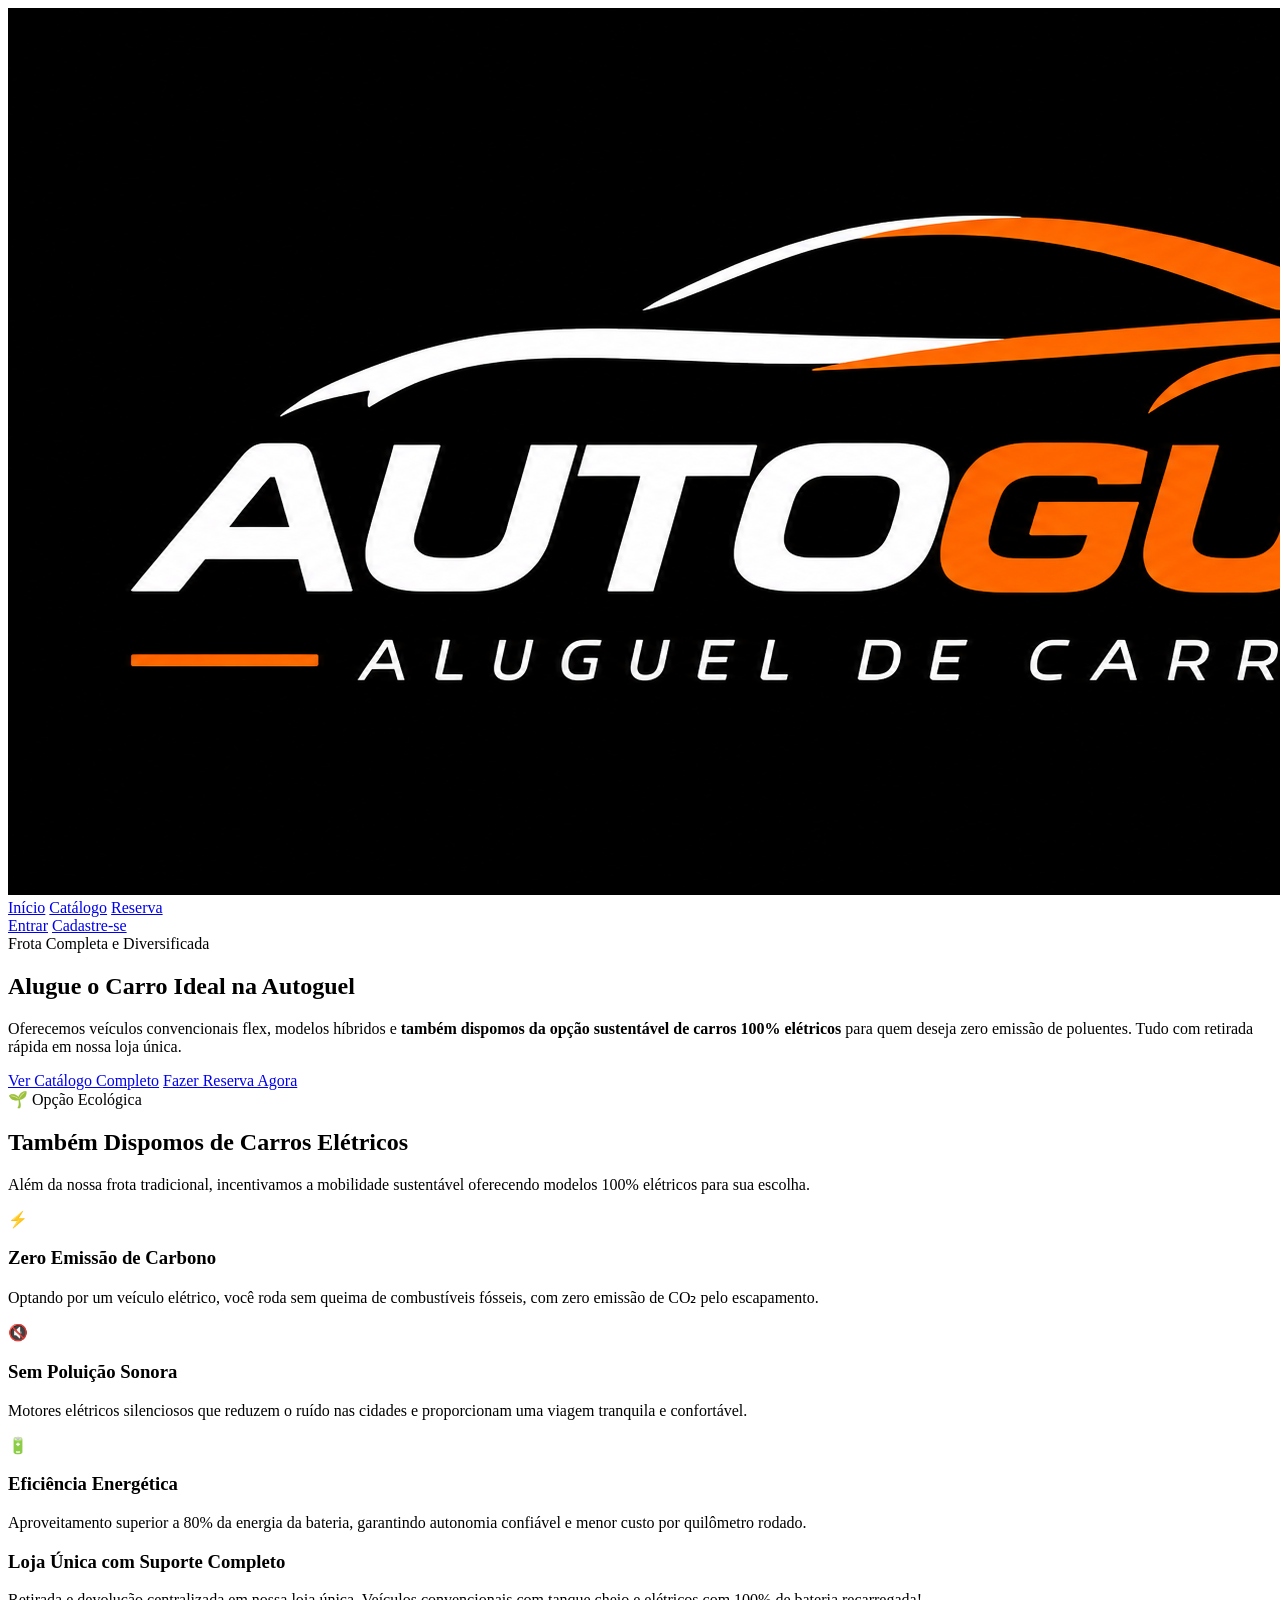
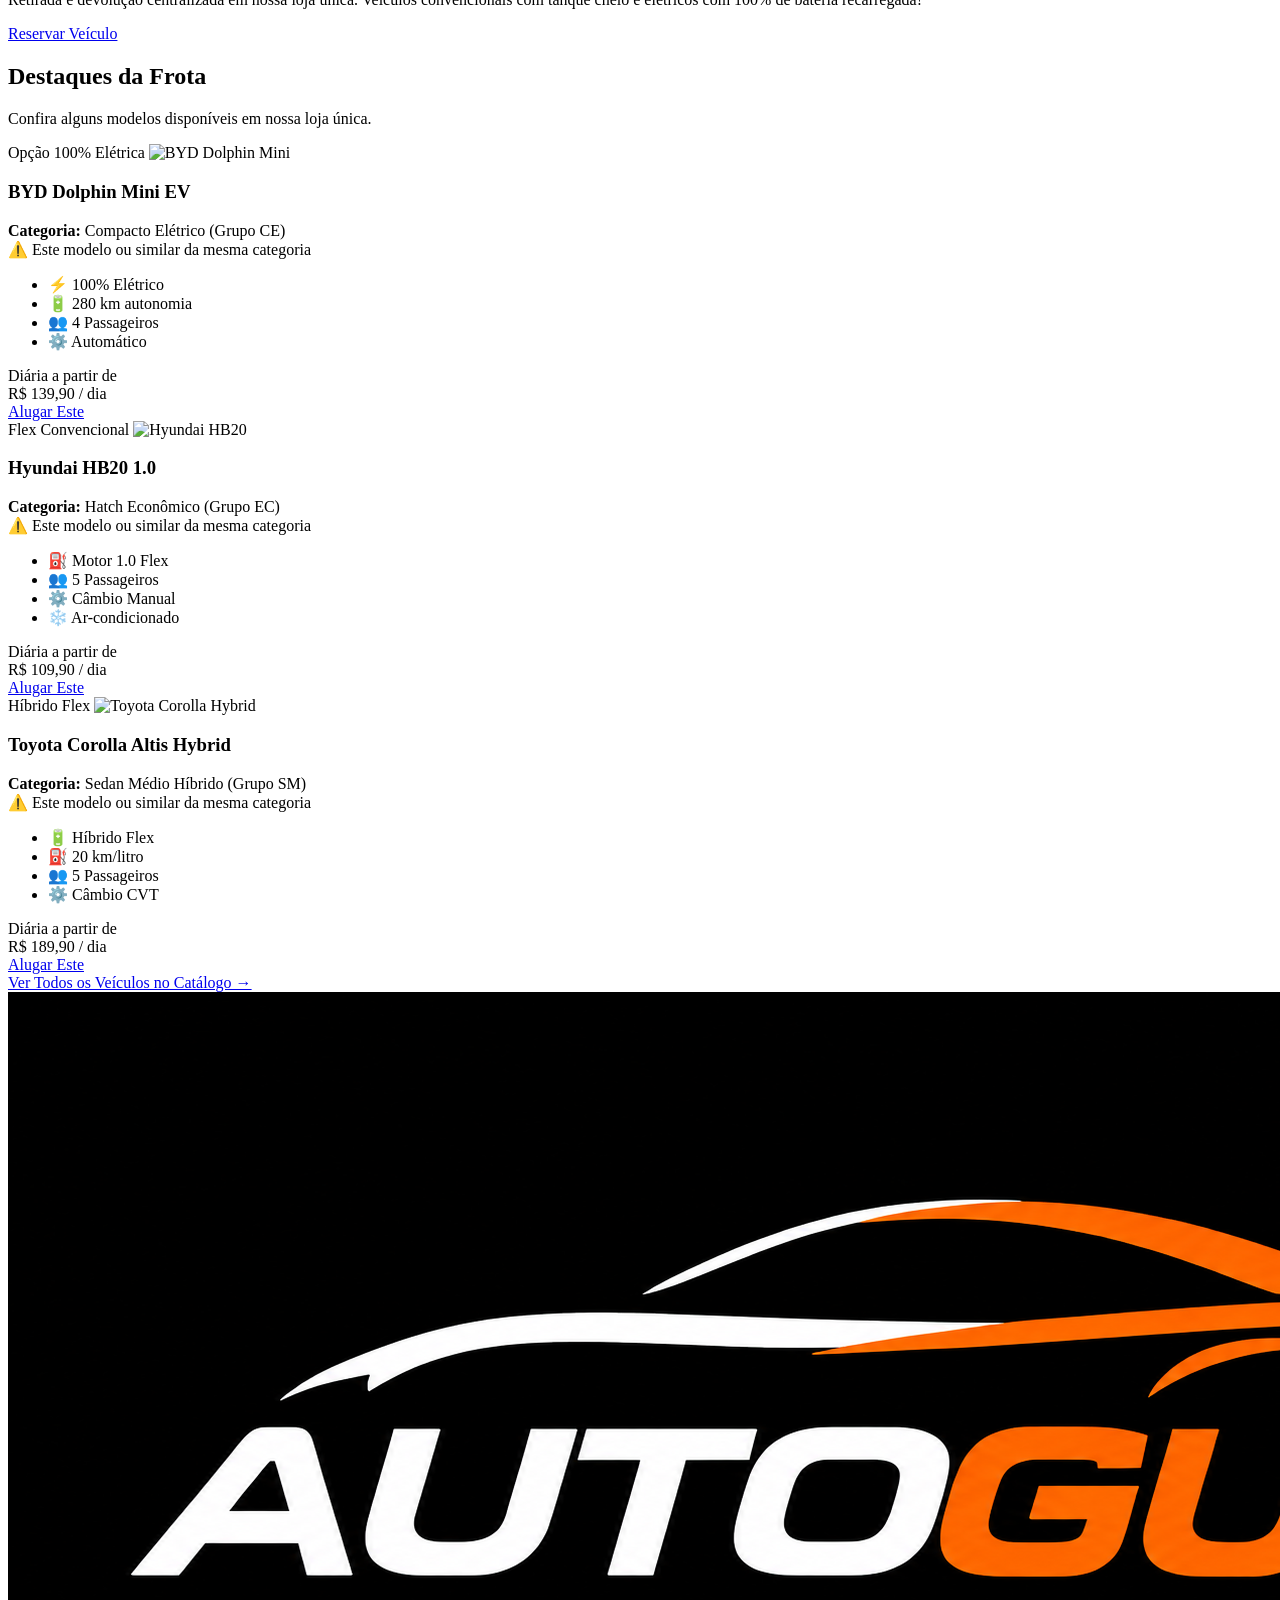
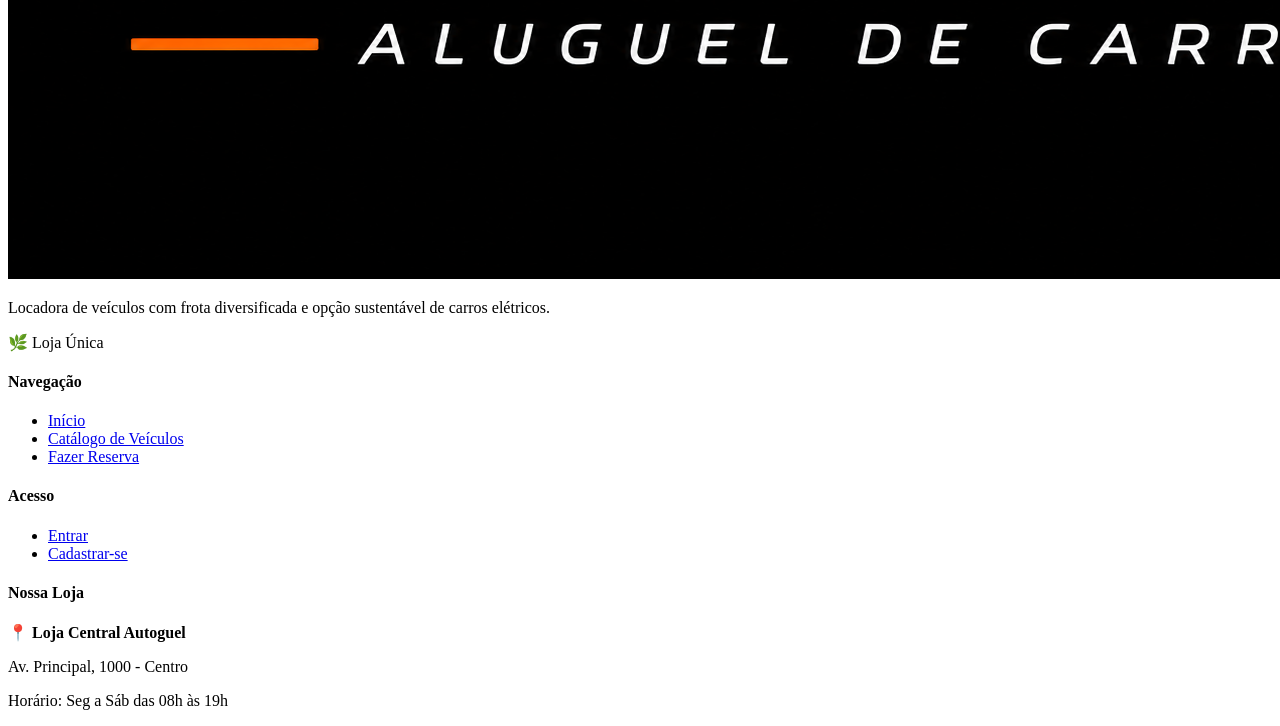
==== index.html @ 3f7bda99 "Add files via upload" ====
<!DOCTYPE html>
<html lang="pt-br">
<head>
    <meta charset="UTF-8">
    <meta name="viewport" content="width=device-width, initial-scale=1.0">
    <link rel="stylesheet" href="CSS/style.css">
    <title>Autoguel - Aluguel de Carros</title>
</head>
<body>

    <!-- CABEÇALHO / NAVEGAÇÃO -->
    <header class="header">
        <div class="header-container">
            <a href="index.html" class="nav-logo">
                <img src="img/logo.png" alt="Logo Autoguel">
            </a>

            <nav class="nav-menu">
                <a href="index.html" class="nav-link ativo">Início</a>
                <a href="catalogo.html" class="nav-link">Catálogo</a>
                <a href="reserva.html" class="nav-link">Reserva</a>
            </nav>

            <div class="nav-acoes">
                <a href="login.html" class="btn-link">Entrar</a>
                <a href="cadastro.html" class="btn-destaque">Cadastre-se</a>
            </div>
        </div>
    </header>

    <!-- HERO SECTION -->
    <main>
        <section class="hero">
            <div class="hero-conteudo">
                <span class="badge-tag">Frota Completa e Diversificada</span>
                <h1>Alugue o Carro Ideal na <span>Autoguel</span></h1>
                <p>
                    Oferecemos veículos convencionais flex, modelos híbridos e <strong>também dispomos da opção sustentável de carros 100% elétricos</strong> para quem deseja zero emissão de poluentes. Tudo com retirada rápida em nossa loja única.
                </p>
                <div class="hero-botoes">
                    <a href="catalogo.html" class="submit btn-hero">Ver Catálogo Completo</a>
                    <a href="reserva.html" class="btn-outline">Fazer Reserva Agora</a>
                </div>
            </div>
        </section>

        <!-- SEÇÃO DE SUSTENTABILIDADE: OPÇÃO DE CARROS ELÉTRICOS -->
        <section class="secao-sustentabilidade">
            <div class="secao-cabecalho">
                <span class="badge-eco">🌱 Opção Ecológica</span>
                <h2>Também Dispomos de Carros Elétricos</h2>
                <p>Além da nossa frota tradicional, incentivamos a mobilidade sustentável oferecendo modelos 100% elétricos para sua escolha.</p>
            </div>

            <div class="cards-eco-container">
                <article class="card-eco">
                    <div class="eco-icone">⚡</div>
                    <h3>Zero Emissão de Carbono</h3>
                    <p>Optando por um veículo elétrico, você roda sem queima de combustíveis fósseis, com zero emissão de CO₂ pelo escapamento.</p>
                </article>

                <article class="card-eco">
                    <div class="eco-icone">🔇</div>
                    <h3>Sem Poluição Sonora</h3>
                    <p>Motores elétricos silenciosos que reduzem o ruído nas cidades e proporcionam uma viagem tranquila e confortável.</p>
                </article>

                <article class="card-eco">
                    <div class="eco-icone">🔋</div>
                    <h3>Eficiência Energética</h3>
                    <p>Aproveitamento superior a 80% da energia da bateria, garantindo autonomia confiável e menor custo por quilômetro rodado.</p>
                </article>
            </div>

            <div class="banner-destaque-eletrico">
                <div class="destaque-texto">
                    <h3>Loja Única com Suporte Completo</h3>
                    <p>Retirada e devolução centralizada em nossa loja única. Veículos convencionais com tanque cheio e elétricos com 100% de bateria recarregada!</p>
                </div>
                <a href="reserva.html" class="btn-destaque">Reservar Veículo</a>
            </div>
        </section>

        <!-- SEÇÃO DESTAQUES DA FROTA (FOTOS REAIS, MODELO, CATEGORIA E AVISO) -->
        <section class="secao-frota">
            <div class="secao-destaques-topo">
                <h2>Destaques da Frota</h2>
                <p class="subtitulo-destaques">Confira alguns modelos disponíveis em nossa loja única.</p>
            </div>

            <div class="grid-carros">

                <!-- DESTAQUE 1: BYD DOLPHIN MINI (ELÉTRICO) -->
                <article class="card-carro card-destaque-verde">
                    <span class="badge-card-eco">Opção 100% Elétrica</span>
                    <img class="carro-foto" src="https://images.unsplash.com/photo-1549399542-7e3f8b79c341?auto=format&fit=crop&w=600&q=80" alt="BYD Dolphin Mini">
                    <h3>BYD Dolphin Mini EV</h3>
                    <div class="carro-categoria"><strong>Categoria:</strong> Compacto Elétrico (Grupo CE)</div>
                    <div class="aviso-similar">⚠️ Este modelo ou similar da mesma categoria</div>
                    
                    <ul class="carro-recursos">
                        <li><span>⚡</span> 100% Elétrico</li>
                        <li><span>🔋</span> 280 km autonomia</li>
                        <li><span>👥</span> 4 Passageiros</li>
                        <li><span>⚙️</span> Automático</li>
                    </ul>
                    <div class="carro-preco-box">
                        <span class="diaria-label">Diária a partir de</span>
                        <div class="preco-valor">R$ 139,90 <span>/ dia</span></div>
                    </div>
                    <a href="reserva.html" class="submit btn-card">Alugar Este</a>
                </article>

                <!-- DESTAQUE 2: HYUNDAI HB20 (CONVENCIONAL) -->
                <article class="card-carro">
                    <span class="badge-card-convencional">Flex Convencional</span>
                    <img class="carro-foto" src="https://images.unsplash.com/photo-1503376780353-7e6692767b70?auto=format&fit=crop&w=600&q=80" alt="Hyundai HB20">
                    <h3>Hyundai HB20 1.0</h3>
                    <div class="carro-categoria"><strong>Categoria:</strong> Hatch Econômico (Grupo EC)</div>
                    <div class="aviso-similar">⚠️ Este modelo ou similar da mesma categoria</div>

                    <ul class="carro-recursos">
                        <li><span>⛽</span> Motor 1.0 Flex</li>
                        <li><span>👥</span> 5 Passageiros</li>
                        <li><span>⚙️</span> Câmbio Manual</li>
                        <li><span>❄️</span> Ar-condicionado</li>
                    </ul>
                    <div class="carro-preco-box">
                        <span class="diaria-label">Diária a partir de</span>
                        <div class="preco-valor">R$ 109,90 <span>/ dia</span></div>
                    </div>
                    <a href="reserva.html" class="submit btn-card">Alugar Este</a>
                </article>

                <!-- DESTAQUE 3: TOYOTA COROLLA HYBRID (HÍBRIDO) -->
                <article class="card-carro">
                    <span class="badge-card-hibrido">Híbrido Flex</span>
                    <img class="carro-foto" src="https://images.unsplash.com/photo-1617788138017-80ad40651399?auto=format&fit=crop&w=600&q=80" alt="Toyota Corolla Hybrid">
                    <h3>Toyota Corolla Altis Hybrid</h3>
                    <div class="carro-categoria"><strong>Categoria:</strong> Sedan Médio Híbrido (Grupo SM)</div>
                    <div class="aviso-similar">⚠️ Este modelo ou similar da mesma categoria</div>

                    <ul class="carro-recursos">
                        <li><span>🔋</span> Híbrido Flex</li>
                        <li><span>⛽</span> 20 km/litro</li>
                        <li><span>👥</span> 5 Passageiros</li>
                        <li><span>⚙️</span> Câmbio CVT</li>
                    </ul>
                    <div class="carro-preco-box">
                        <span class="diaria-label">Diária a partir de</span>
                        <div class="preco-valor">R$ 189,90 <span>/ dia</span></div>
                    </div>
                    <a href="reserva.html" class="submit btn-card">Alugar Este</a>
                </article>

            </div>

            <div class="catalogo-link-box">
                <a href="catalogo.html" class="btn-link">Ver Todos os Veículos no Catálogo →</a>
            </div>
        </section>
    </main>

    <!-- RODAPÉ -->
    <footer class="footer">
        <div class="footer-container">
            <div class="footer-coluna">
                <img src="img/logo.png" alt="Logo Autoguel" class="footer-logo">
                <p>Locadora de veículos com frota diversificada e opção sustentável de carros elétricos.</p>
                <p class="tag-eco">🌿 Loja Única</p>
            </div>

            <div class="footer-coluna">
                <h4>Navegação</h4>
                <ul>
                    <li><a href="index.html">Início</a></li>
                    <li><a href="catalogo.html">Catálogo de Veículos</a></li>
                    <li><a href="reserva.html">Fazer Reserva</a></li>
                </ul>
            </div>

            <div class="footer-coluna">
                <h4>Acesso</h4>
                <ul>
                    <li><a href="login.html">Entrar</a></li>
                    <li><a href="cadastro.html">Cadastrar-se</a></li>
                </ul>
            </div>

            <div class="footer-coluna">
                <h4>Nossa Loja</h4>
                <p>📍 <strong>Loja Central Autoguel</strong></p>
                <p>Av. Principal, 1000 - Centro</p>
                <p class="footer-horario">Horário: Seg a Sáb das 08h às 19h</p>
            </div>
        </div>
    </footer>

</body>
</html>
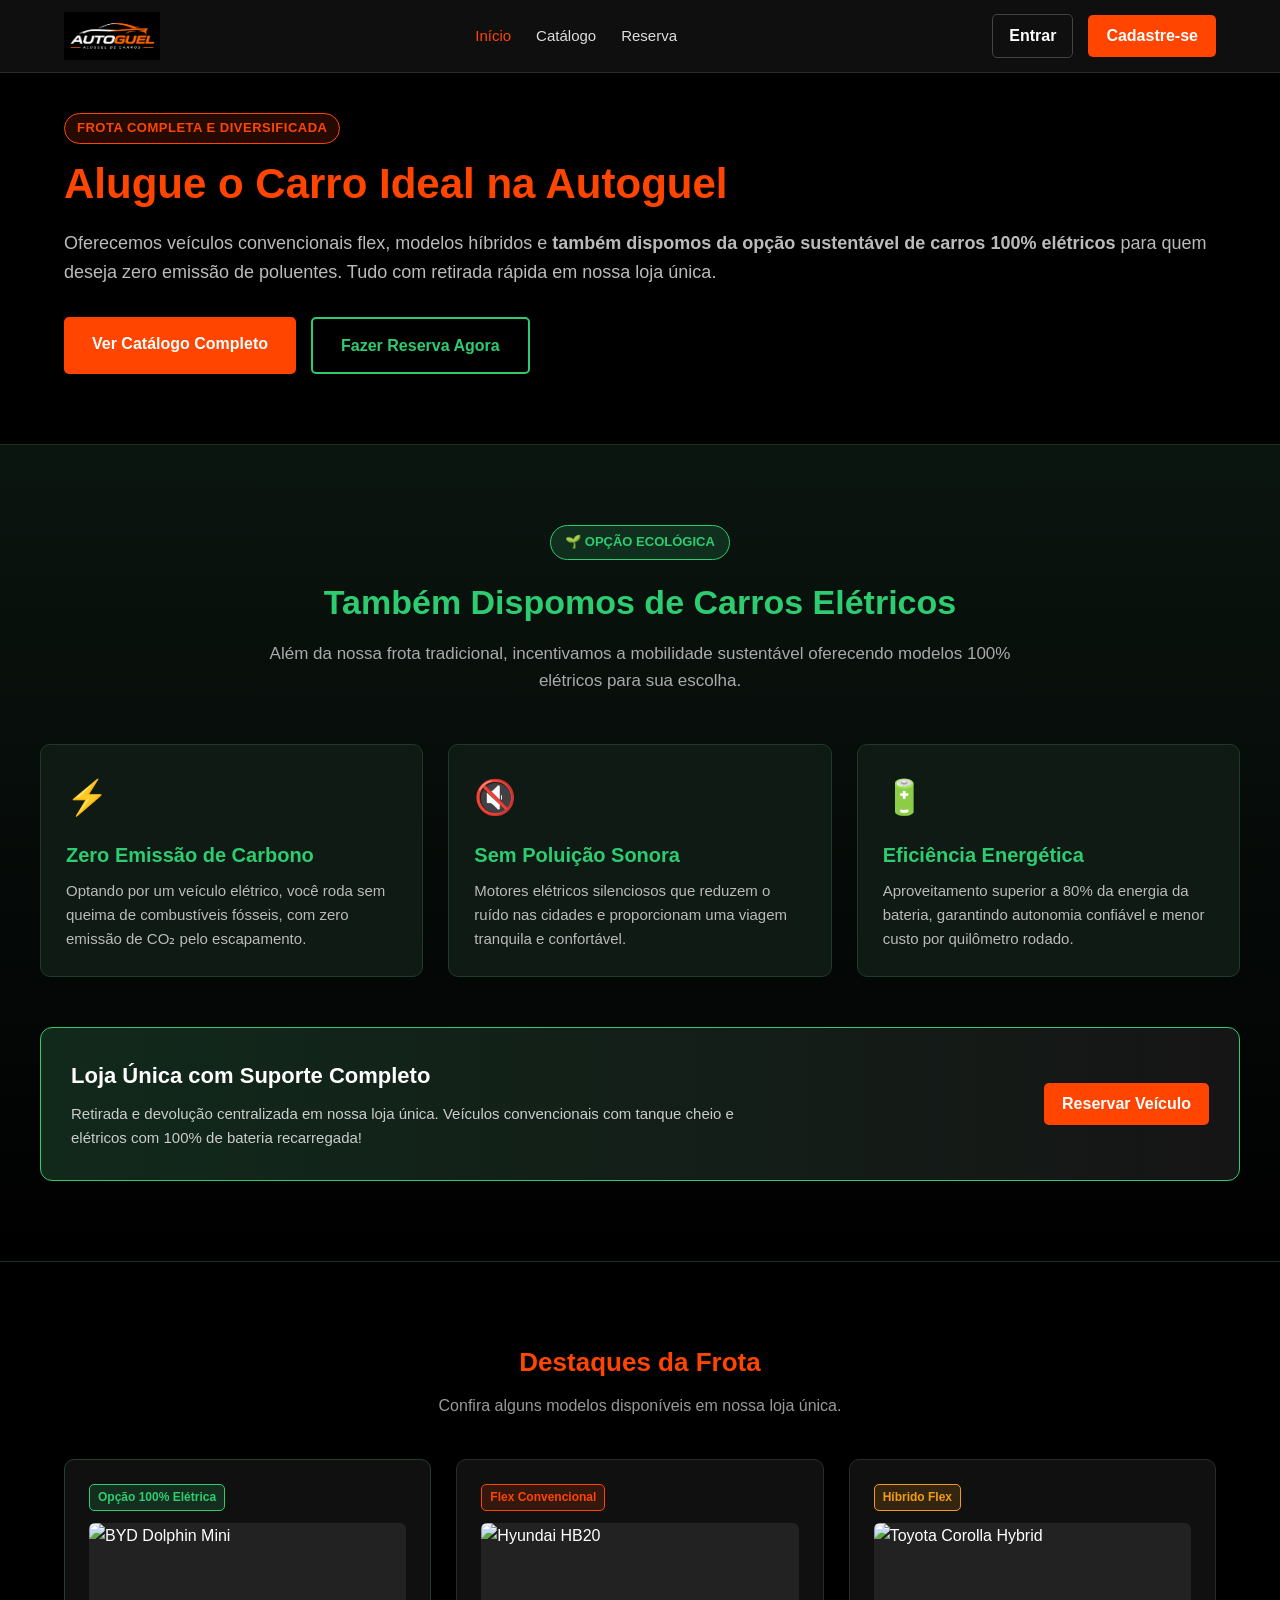
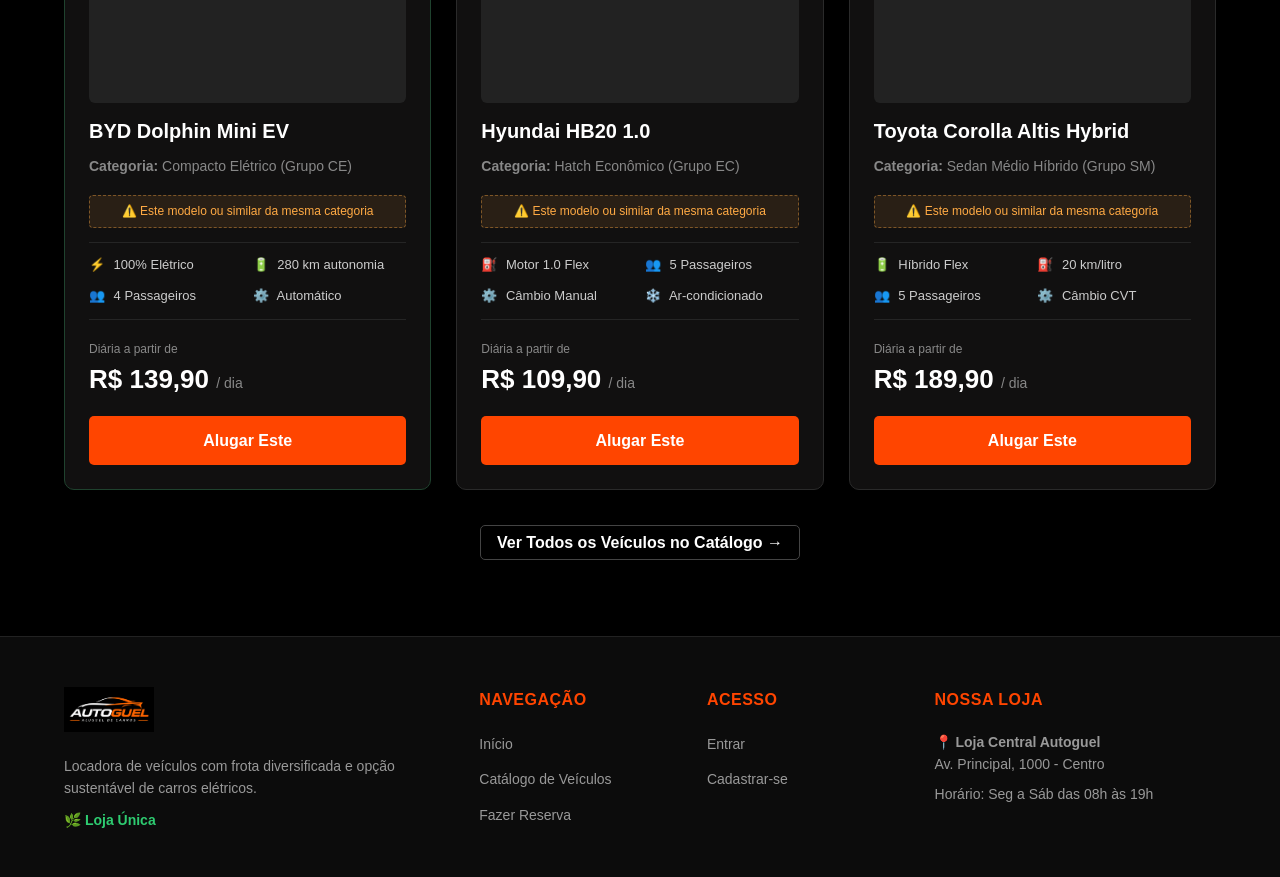
==== commit 728c54d2: "Fix stylesheet link case sensitivity" ====
--- a/index.html
+++ b/index.html
@@ -3,7 +3,7 @@
 <head>
     <meta charset="UTF-8">
     <meta name="viewport" content="width=device-width, initial-scale=1.0">
-    <link rel="stylesheet" href="CSS/style.css">
+    <link rel="stylesheet" href="css/style.css">
     <title>Autoguel - Aluguel de Carros</title>
 </head>
 <body>
--- a/css/style.css
+++ b/css/style.css
@@ -0,0 +1,891 @@
+/* ESTILIZAÇÃO GERAL */ 
+
+* {
+    margin: 0;
+    padding: 0;
+    box-sizing: border-box;
+}
+
+html {
+    scroll-behavior: smooth;
+}
+
+body {
+    background-color: black;
+    font-family: Arial, sans-serif;
+    color: white;
+    line-height: 1.6;
+}
+
+a {
+    text-decoration: none;
+    color: inherit;
+    transition: color 0.2s, background-color 0.2s;
+}
+
+input[type="submit"]:hover,
+button:hover,
+.submit:hover {
+    background-color: #cc3700;
+}
+
+.logo {
+    max-width: 700px;
+    width: 100%;
+    height: auto;
+    margin-bottom: 20px;
+}
+
+h1 {
+    color: orangered;
+    font-size: 32px;
+    margin-bottom: 15px;
+}
+
+h2 {
+    color: orangered;
+    font-size: 26px;
+    margin-bottom: 10px;
+}
+
+h3 {
+    font-size: 20px;
+    margin-bottom: 8px;
+}
+
+.form {
+    display: flex;
+    flex-direction: column;
+    gap: 16px;
+    padding: 30px;
+    border: 2px solid orangered;
+    border-radius: 10px;
+    background-color: rgb(17, 16, 16);
+}
+
+.input {
+    padding: 10px;
+    border-radius: 5px;
+    border: 1px solid dimgray;
+    background-color: black;
+    color: white;
+    font-family: inherit;
+    font-size: 14px;
+}
+
+select.input option {
+    background-color: #111;
+    color: white;
+}
+
+.loja-info {
+    background-color: rgb(24, 24, 24);
+    border-left: 4px solid orangered;
+    padding: 12px 16px;
+    border-radius: 5px;
+    font-size: 14px;
+    color: #ddd;
+    margin-bottom: 8px;
+    text-align: left;
+}
+
+.label-lgpd {
+    display: flex;
+    align-items: center;
+    gap: 10px;
+    color: #bbb;
+    font-size: 14px;
+    text-align: left;
+    margin-top: 5px;
+    cursor: pointer;
+}
+
+.label-lgpd input[type="checkbox"] {
+    accent-color: orangered;
+    width: 18px;
+    height: 18px;
+    cursor: pointer;
+}
+
+.input:focus {
+    outline: none;
+    border-color: orangered;
+}
+
+.label {
+    display: flex;
+    flex-direction: column;
+    text-align: left;
+    gap: 6px;
+    color: white;
+    font-size: 15px;
+}
+
+.submit {
+    display: inline-block;
+    text-align: center;
+    margin-top: 10px;
+    padding: 12px 20px;
+    background-color: orangered;
+    color: white;
+    font-weight: bold;
+    border: 0;
+    border-radius: 5px;
+    cursor: pointer;
+    font-size: 16px;
+    transition: background-color 0.2s, transform 0.1s;
+}
+
+.submit:active {
+    transform: scale(0.98);
+}
+
+/* =========================================================
+   TELA INICIAL (INDEX.HTML)
+   ========================================================= */
+
+/* CABEÇALHO / NAVBAR */
+.header {
+    background-color: rgba(17, 16, 16, 0.95);
+    border-bottom: 1px solid #2a2a2a;
+    position: sticky;
+    top: 0;
+    z-index: 1000;
+    backdrop-filter: blur(8px);
+}
+
+.header-container {
+    max-width: 1200px;
+    margin: 0 auto;
+    padding: 12px 24px;
+    display: flex;
+    justify-content: space-between;
+    align-items: center;
+    gap: 20px;
+}
+
+.nav-logo img {
+    height: 48px;
+    width: auto;
+    display: block;
+}
+
+.nav-menu {
+    display: flex;
+    gap: 25px;
+    align-items: center;
+}
+
+.nav-link {
+    color: #ddd;
+    font-size: 15px;
+    font-weight: 500;
+}
+
+.nav-link:hover,
+.nav-link.ativo,
+.nav-link.active {
+    color: orangered;
+}
+
+.nav-link-destaque {
+    color: #2ecc71;
+    font-weight: bold;
+}
+
+.nav-link-destaque:hover {
+    color: #27ae60;
+}
+
+.nav-acoes {
+    display: flex;
+    gap: 15px;
+    align-items: center;
+}
+
+.btn-link {
+    color: white;
+    font-weight: bold;
+    padding: 8px 16px;
+    border-radius: 5px;
+    border: 1px solid #444;
+}
+
+.btn-link:hover {
+    border-color: orangered;
+    color: orangered;
+}
+
+.btn-destaque {
+    background-color: orangered;
+    color: white;
+    font-weight: bold;
+    padding: 8px 18px;
+    border-radius: 5px;
+    transition: background-color 0.2s;
+}
+
+.btn-destaque:hover {
+    background-color: #cc3700;
+}
+
+/* HERO SECTION */
+.hero {
+    max-width: 1200px;
+    margin: 40px auto 70px auto;
+    padding: 0 24px;
+    display: flex;
+    align-items: center;
+    justify-content: space-between;
+    gap: 50px;
+    flex-wrap: wrap;
+}
+
+.hero-conteudo {
+    flex: 1;
+    min-width: 320px;
+}
+
+.badge-tag {
+    display: inline-block;
+    background-color: rgba(255, 69, 0, 0.15);
+    color: orangered;
+    border: 1px solid orangered;
+    padding: 4px 12px;
+    border-radius: 20px;
+    font-size: 13px;
+    font-weight: bold;
+    margin-bottom: 15px;
+    text-transform: uppercase;
+    letter-spacing: 0.5px;
+}
+
+.hero-conteudo h1 {
+    font-size: 42px;
+    line-height: 1.2;
+    margin-bottom: 20px;
+}
+
+.hero-conteudo p {
+    font-size: 18px;
+    color: #bbb;
+    margin-bottom: 30px;
+}
+
+.hero-botoes {
+    display: flex;
+    gap: 15px;
+    flex-wrap: wrap;
+}
+
+.btn-hero {
+    margin-top: 0;
+    padding: 14px 28px;
+}
+
+.btn-outline {
+    display: inline-block;
+    padding: 14px 28px;
+    border: 2px solid #2ecc71;
+    color: #2ecc71;
+    border-radius: 5px;
+    font-weight: bold;
+    font-size: 16px;
+    transition: all 0.2s;
+}
+
+.btn-outline:hover {
+    background-color: #2ecc71;
+    color: black;
+}
+
+/* FORMULÁRIO SIMULADOR */
+.hero-simulador {
+    flex: 1;
+    min-width: 320px;
+    max-width: 480px;
+}
+
+.form-simulador h2 {
+    font-size: 22px;
+    margin-bottom: 5px;
+    text-align: center;
+}
+
+.grid-datas {
+    display: grid;
+    grid-template-columns: 2fr 1fr;
+    gap: 10px;
+}
+
+/* SEÇÃO SUSTENTABILIDADE */
+.secao-sustentabilidade {
+    background: linear-gradient(180deg, #0b1510 0%, #000000 100%);
+    border-top: 1px solid #1a3324;
+    border-bottom: 1px solid #1a3324;
+    padding: 80px 24px;
+}
+
+.secao-cabecalho {
+    max-width: 800px;
+    margin: 0 auto 50px auto;
+    text-align: center;
+}
+
+.badge-eco {
+    display: inline-block;
+    background-color: rgba(46, 204, 113, 0.15);
+    color: #2ecc71;
+    border: 1px solid #2ecc71;
+    padding: 6px 14px;
+    border-radius: 20px;
+    font-size: 13px;
+    font-weight: bold;
+    margin-bottom: 15px;
+    text-transform: uppercase;
+}
+
+.secao-sustentabilidade h2 {
+    color: #2ecc71;
+    font-size: 34px;
+}
+
+.secao-cabecalho p {
+    color: #aaa;
+    font-size: 17px;
+}
+
+.cards-eco-container {
+    max-width: 1200px;
+    margin: 0 auto 50px auto;
+    display: grid;
+    grid-template-columns: repeat(auto-fit, minmax(250px, 1fr));
+    gap: 25px;
+}
+
+.card-eco {
+    background-color: #0e1a13;
+    border: 1px solid #1e3a29;
+    border-radius: 10px;
+    padding: 25px;
+    transition: transform 0.2s, border-color 0.2s;
+}
+
+.card-eco:hover {
+    transform: translateY(-5px);
+    border-color: #2ecc71;
+}
+
+.eco-icone {
+    font-size: 34px;
+    margin-bottom: 15px;
+}
+
+.card-eco h3 {
+    color: #2ecc71;
+}
+
+.card-eco p {
+    color: #bbb;
+    font-size: 15px;
+}
+
+.banner-destaque-eletrico {
+    max-width: 1200px;
+    margin: 0 auto;
+    background: linear-gradient(90deg, #11291b 0%, #151515 100%);
+    border: 1px solid #2ecc71;
+    border-radius: 12px;
+    padding: 30px;
+    display: flex;
+    justify-content: space-between;
+    align-items: center;
+    gap: 25px;
+    flex-wrap: wrap;
+}
+
+.destaque-texto h3 {
+    color: white;
+    font-size: 22px;
+    margin-bottom: 8px;
+}
+
+.destaque-texto p {
+    color: #ccc;
+    font-size: 15px;
+    max-width: 700px;
+}
+
+/* SEÇÃO FROTA */
+.secao-frota {
+    max-width: 1200px;
+    margin: 80px auto;
+    padding: 0 24px;
+}
+
+.grid-carros {
+    display: grid;
+    grid-template-columns: repeat(auto-fit, minmax(260px, 1fr));
+    gap: 25px;
+}
+
+.card-carro {
+    background-color: rgb(17, 16, 16);
+    border: 1px solid #2a2a2a;
+    border-radius: 10px;
+    padding: 24px;
+    display: flex;
+    flex-direction: column;
+    justify-content: space-between;
+    transition: transform 0.2s, border-color 0.2s;
+    position: relative;
+}
+
+.card-carro:hover {
+    transform: translateY(-5px);
+    border-color: orangered;
+}
+
+.card-destaque-verde {
+    border-color: #1f422e;
+}
+
+.card-destaque-verde:hover {
+    border-color: #2ecc71;
+}
+
+.badge-card-eco {
+    align-self: flex-start;
+    background-color: rgba(46, 204, 113, 0.15);
+    color: #2ecc71;
+    border: 1px solid #2ecc71;
+    padding: 3px 8px;
+    border-radius: 5px;
+    font-size: 12px;
+    font-weight: bold;
+    margin-bottom: 12px;
+}
+
+.badge-card-convencional {
+    align-self: flex-start;
+    background-color: rgba(255, 69, 0, 0.15);
+    color: orangered;
+    border: 1px solid orangered;
+    padding: 3px 8px;
+    border-radius: 5px;
+    font-size: 12px;
+    font-weight: bold;
+    margin-bottom: 12px;
+}
+
+.badge-card-hibrido {
+    align-self: flex-start;
+    background-color: rgba(243, 156, 18, 0.15);
+    color: #f39c12;
+    border: 1px solid #f39c12;
+    padding: 3px 8px;
+    border-radius: 5px;
+    font-size: 12px;
+    font-weight: bold;
+    margin-bottom: 12px;
+}
+
+.carro-ilustracao {
+    font-size: 50px;
+    text-align: center;
+    margin: 10px 0 20px 0;
+}
+
+.carro-foto {
+    width: 100%;
+    height: 180px;
+    object-fit: cover;
+    border-radius: 6px;
+    margin-bottom: 12px;
+    background-color: #222;
+    display: block;
+}
+
+.aviso-similar {
+    font-size: 12px;
+    color: #ffaa44;
+    background-color: rgba(255, 170, 68, 0.1);
+    border: 1px dashed rgba(255, 170, 68, 0.4);
+    border-radius: 4px;
+    padding: 6px 8px;
+    margin-bottom: 14px;
+    text-align: center;
+}
+
+.carro-categoria {
+    color: #888;
+    font-size: 14px;
+    margin-bottom: 18px;
+}
+
+.carro-recursos {
+    list-style: none;
+    display: grid;
+    grid-template-columns: 1fr 1fr;
+    gap: 10px;
+    padding: 12px 0;
+    border-top: 1px solid #252525;
+    border-bottom: 1px solid #252525;
+    margin-bottom: 20px;
+    font-size: 13px;
+    color: #ccc;
+}
+
+.carro-recursos span {
+    margin-right: 5px;
+}
+
+.carro-preco-box {
+    margin-bottom: 15px;
+}
+
+.diaria-label {
+    color: #888;
+    font-size: 12px;
+    display: block;
+}
+
+.preco-valor {
+    font-size: 26px;
+    font-weight: bold;
+    color: white;
+}
+
+.preco-valor span {
+    font-size: 14px;
+    color: #888;
+    font-weight: normal;
+}
+
+.btn-card {
+    margin-top: 0;
+    width: 100%;
+}
+
+/* SEÇÃO COMO FUNCIONA */
+.secao-passos {
+    background-color: #0b0b0b;
+    border-top: 1px solid #1a1a1a;
+    padding: 70px 24px;
+}
+
+.grid-passos {
+    max-width: 1100px;
+    margin: 0 auto;
+    display: grid;
+    grid-template-columns: repeat(auto-fit, minmax(280px, 1fr));
+    gap: 30px;
+}
+
+.passo-card {
+    background-color: rgb(17, 16, 16);
+    border: 1px solid #262626;
+    border-radius: 10px;
+    padding: 30px 25px;
+    text-align: center;
+    position: relative;
+}
+
+.passo-numero {
+    display: inline-flex;
+    justify-content: center;
+    align-items: center;
+    width: 44px;
+    height: 44px;
+    border-radius: 50%;
+    background-color: orangered;
+    color: white;
+    font-weight: bold;
+    font-size: 20px;
+    margin-bottom: 20px;
+}
+
+.passo-card h3 {
+    color: white;
+}
+
+.passo-card p {
+    color: #999;
+    font-size: 15px;
+}
+
+/* RODAPÉ (FOOTER) */
+.footer {
+    background-color: rgb(12, 12, 12);
+    border-top: 1px solid #222;
+    padding-top: 50px;
+    margin-top: 60px;
+}
+
+.footer-container {
+    max-width: 1200px;
+    margin: 0 auto;
+    padding: 0 24px 40px 24px;
+    display: grid;
+    grid-template-columns: 2fr 1fr 1fr 1.5fr;
+    gap: 40px;
+}
+
+.footer-logo {
+    height: 45px;
+    width: auto;
+    margin-bottom: 15px;
+}
+
+.footer-coluna h4 {
+    color: orangered;
+    font-size: 16px;
+    margin-bottom: 18px;
+    text-transform: uppercase;
+    letter-spacing: 0.5px;
+}
+
+.footer-coluna p {
+    color: #999;
+    font-size: 14px;
+}
+
+.footer-coluna ul {
+    list-style: none;
+}
+
+.footer-coluna ul li {
+    margin-bottom: 10px;
+}
+
+.footer-coluna ul li a {
+    color: #999;
+    font-size: 14px;
+}
+
+.footer-coluna ul li a:hover {
+    color: orangered;
+}
+
+.tag-eco {
+    color: #2ecc71 !important;
+    margin-top: 10px;
+    font-weight: bold;
+}
+
+.footer-bottom {
+    border-top: 1px solid #202020;
+    text-align: center;
+    padding: 20px 24px;
+    color: #666;
+    font-size: 13px;
+}
+
+/* =========================================================
+   CADASTRO E LOGIN
+   ========================================================= */
+
+/* TELA CADASTRO */ 
+.containerCadastro {
+    display: flex;
+    justify-content: center;
+    align-items: center;
+    gap: 60px;
+    flex-wrap: wrap;
+    padding: 20px;
+    margin-top: 40px;
+}
+
+.lado-esquerdo {
+    max-width: 600px;
+    width: 100%;
+    text-align: center;
+}
+
+.lado-direito {
+    max-width: 600px;
+    width: 100%;
+    text-align: center;
+}
+
+/* TELA LOGIN E BOTÕES */ 
+.containerLogin {
+    display: flex;
+    flex-direction: column;
+    align-items: center;
+    color: white;
+    gap: 15px;
+    margin-top: 40px;
+}
+
+.button {
+    margin-top: 30px;
+    margin-right: 40px;
+    text-align: end;
+}
+
+.button .btn-link {
+    margin-right: 10px;
+}
+
+.containerLogin .form {
+    width: 100%;
+    max-width: 600px;
+    box-sizing: border-box;
+}
+
+/* ====================
+   CLASSES UTILITÁRIAS 
+   ==================== */
+
+.secao-frota-topo {
+    margin-top: 40px;
+}
+
+.secao-cabecalho-simples {
+    text-align: center;
+    margin-bottom: 35px;
+}
+
+.secao-cabecalho-simples p {
+    color: #aaa;
+    max-width: 700px;
+    margin: 0 auto;
+}
+
+.secao-destaques-topo {
+    text-align: center;
+    margin-bottom: 40px;
+}
+
+.subtitulo-destaques {
+    color: #999;
+}
+
+.catalogo-link-box {
+    text-align: center;
+    margin-top: 40px;
+}
+
+.footer-horario {
+    margin-top: 8px;
+}
+
+/* TELA DE RESERVA */
+.containerReserva {
+    max-width: 650px;
+    margin: 30px auto;
+    padding: 20px;
+    display: flex;
+    flex-direction: column;
+    align-items: center;
+    color: white;
+}
+
+.titulo-reserva {
+    text-align: center;
+    margin-bottom: 5px;
+}
+
+.subtitulo-reserva {
+    text-align: center;
+    font-size: 16px;
+    color: #aaa;
+    margin-bottom: 25px;
+}
+
+.form-reserva {
+    width: 100%;
+}
+
+.aviso-similar-reserva {
+    text-align: left;
+    margin-top: -6px;
+    margin-bottom: 12px;
+}
+
+.linha-campos {
+    display: flex;
+    gap: 10px;
+    flex-wrap: wrap;
+}
+
+.campo-duplo {
+    flex: 2;
+    min-width: 180px;
+}
+
+.campo-simples {
+    flex: 1;
+    min-width: 120px;
+}
+
+.campo-metade {
+    flex: 1;
+    min-width: 150px;
+}
+
+.submit-reserva {
+    margin-top: 15px;
+}
+
+/* =========================================================
+   RESPONSIVIDADE (MOBILE E TABLET)
+   ========================================================= */
+@media (max-width: 900px) {
+    .header-container {
+        flex-direction: column;
+        gap: 15px;
+    }
+
+    .hero-conteudo h1 {
+        font-size: 32px;
+    }
+
+    .footer-container {
+        grid-template-columns: 1fr 1fr;
+    }
+}
+
+@media (max-width: 600px) {
+    .nav-menu {
+        flex-wrap: wrap;
+        justify-content: center;
+        gap: 12px;
+    }
+
+    .footer-container {
+        grid-template-columns: 1fr;
+    }
+
+    .banner-destaque-eletrico {
+        text-align: center;
+        justify-content: center;
+    }
+
+    .containerCadastro {
+        margin-top: 20px !important;
+        gap: 25px;
+        padding: 15px;
+    }
+
+    .containerLogin {
+        margin-top: 20px;
+        padding: 15px;
+    }
+
+    .form {
+        padding: 20px;
+        width: 100%;
+    }
+
+    .button {
+        text-align: center;
+        margin-right: 0;
+        margin-top: 15px;
+    }
+
+    .logo {
+        max-width: 320px;
+    }
+}
